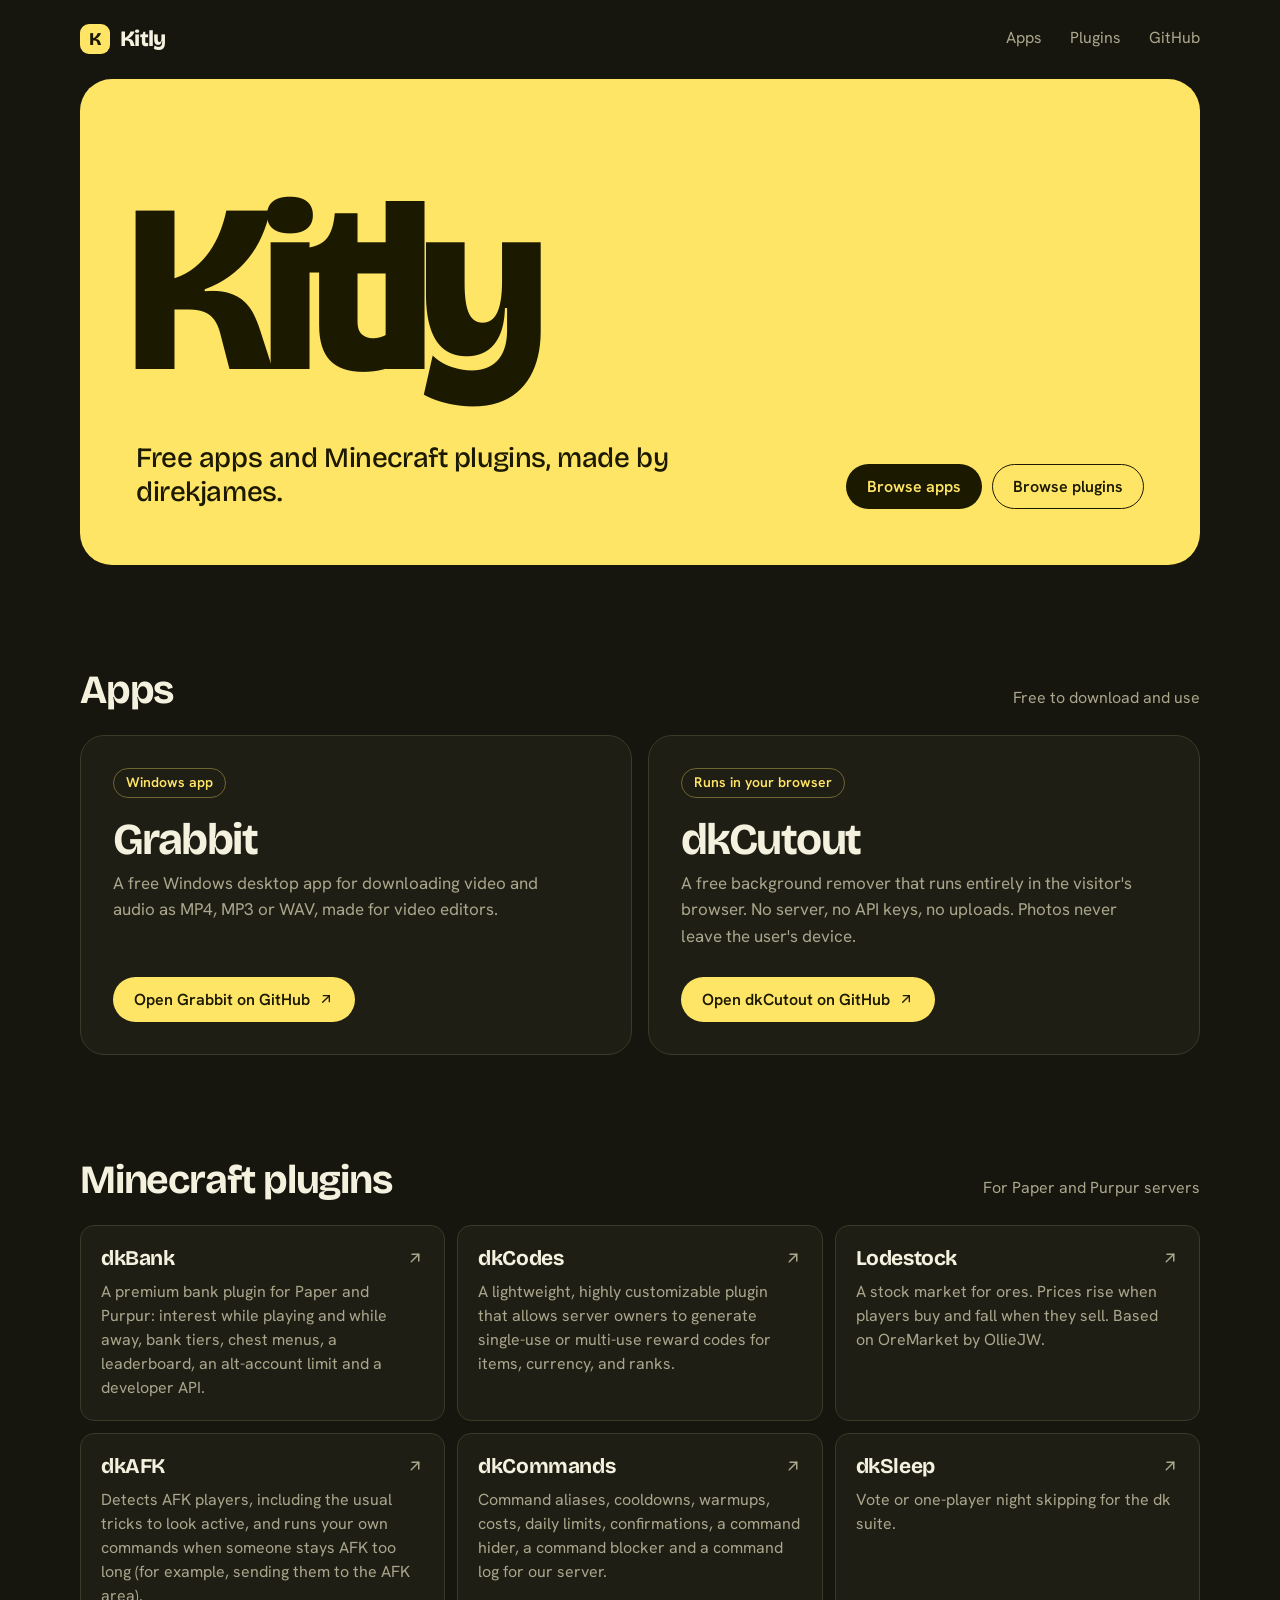
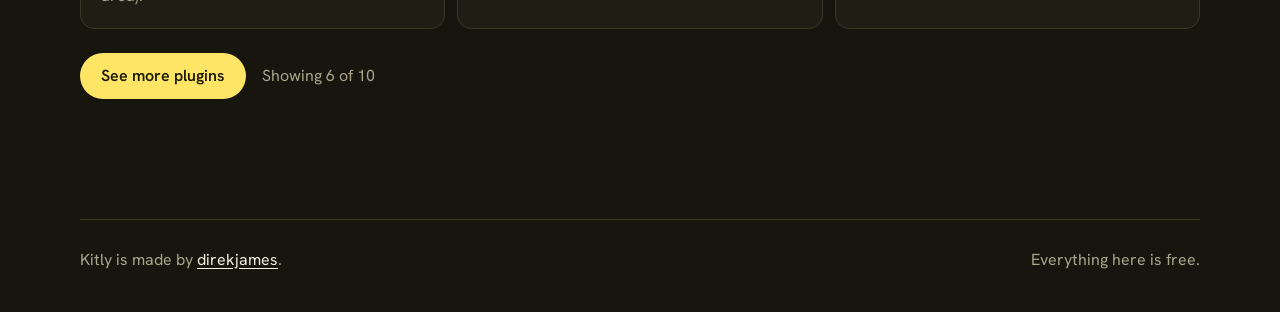
==== index.html @ 2ccc7958 "1.0.0" ====
<!doctype html>
<html lang="en">
<head>
  <meta charset="utf-8">
  <meta name="viewport" content="width=device-width, initial-scale=1">
  <title>Kitly: free apps and Minecraft plugins</title>
  <meta name="description" content="Kitly is a collection of free apps and Minecraft plugins made by direkjames.">
  <meta name="theme-color" content="#16150e">
  <meta property="og:title" content="Kitly">
  <meta property="og:description" content="Free apps and Minecraft plugins made by direkjames.">
  <meta property="og:type" content="website">
  <link rel="icon" href="data:image/svg+xml,%3Csvg xmlns='http://www.w3.org/2000/svg' viewBox='0 0 32 32'%3E%3Crect width='32' height='32' rx='9' fill='%23ffe566'/%3E%3Cpath d='M10 7v18M22 7l-10 10M15 14l8 11' fill='none' stroke='%231b1900' stroke-width='4' stroke-linecap='round' stroke-linejoin='round'/%3E%3C/svg%3E">
  <link rel="preconnect" href="https://fonts.googleapis.com">
  <link rel="preconnect" href="https://fonts.gstatic.com" crossorigin>
  <link href="https://fonts.googleapis.com/css2?family=Bricolage+Grotesque:opsz,wght@12..96,500;12..96,700;12..96,800&family=Hanken+Grotesk:wght@400;600&display=swap" rel="stylesheet">
  <link rel="stylesheet" href="assets/style.css">
</head>
<body>
  <a class="skip" href="#apps">Skip to the apps</a>

  <header class="wrap topbar">
    <a class="mark" href="./" aria-label="Kitly home">
      <span class="mark-tile" aria-hidden="true">K</span>Kitly
    </a>
    <nav class="nav" aria-label="Main">
      <a href="#apps">Apps</a>
      <a href="plugins.html">Plugins</a>
      <a href="https://github.com/direkjames" data-profile target="_blank" rel="noopener">GitHub</a>
    </nav>
  </header>

  <main class="wrap">
    <section class="hero">
      <h1 class="hero-word">Kitly</h1>
      <div class="hero-row">
        <p class="hero-text">Free apps and Minecraft plugins, made by direkjames.</p>
        <div class="hero-links">
          <a class="btn btn-ink" href="#apps">Browse apps</a>
          <a class="btn btn-ink-line" href="#plugins">Browse plugins</a>
        </div>
      </div>
    </section>

    <section class="section" id="apps" aria-labelledby="apps-title">
      <div class="section-head">
        <h2 class="section-title" id="apps-title">Apps</h2>
        <p class="section-note">Free to download and use</p>
      </div>
      <div class="apps" data-apps></div>
    </section>

    <section class="section" id="plugins" aria-labelledby="plugins-title">
      <div class="section-head">
        <h2 class="section-title" id="plugins-title">Minecraft plugins</h2>
        <p class="section-note">For Paper and Purpur servers</p>
      </div>
      <div class="plugins" data-plugins-home="6"></div>
      <div class="more" data-plugins-more>
        <a class="btn btn-accent" href="plugins.html">See more plugins</a>
        <p class="section-note" data-plugins-note></p>
      </div>
    </section>

    <noscript>
      <p class="noscript">Kitly needs JavaScript to list its apps and plugins. You can also find everything at <a href="https://github.com/direkjames">github.com/direkjames</a>.</p>
    </noscript>
  </main>

  <footer class="wrap">
    <div class="footer">
      <p>Kitly is made by <a href="https://github.com/direkjames" data-profile target="_blank" rel="noopener">direkjames</a>.</p>
      <p>Everything here is free.</p>
    </div>
  </footer>

  <script src="assets/data.js"></script>
  <script src="assets/site.js"></script>
</body>
</html>
---- assets/style.css ----
:root {
  --bg: #16150e;
  --surface: #1f1e15;
  --surface-hi: #2a281b;
  --line: #3b3927;
  --text: #f4f1de;
  --muted: #aaa68c;
  --accent: #ffe566;
  --accent-ink: #1b1900;

  --font-display: "Bricolage Grotesque", "Segoe UI", system-ui, sans-serif;
  --font-body: "Hanken Grotesk", "Segoe UI", system-ui, -apple-system, sans-serif;

  --wrap: 1120px;
  --gutter: clamp(16px, 4vw, 40px);
  color-scheme: dark;
}

* { box-sizing: border-box; }

html { -webkit-text-size-adjust: 100%; scroll-behavior: smooth; }

body {
  margin: 0;
  background: var(--bg);
  color: var(--text);
  font-family: var(--font-body);
  font-size: 1.0625rem;
  line-height: 1.55;
  -webkit-font-smoothing: antialiased;
}

a { color: inherit; }

:focus-visible {
  outline: 2px solid var(--accent);
  outline-offset: 3px;
  border-radius: 6px;
}

.wrap {
  width: 100%;
  max-width: calc(var(--wrap) + var(--gutter) * 2);
  margin: 0 auto;
  padding: 0 var(--gutter);
}

.skip {
  position: absolute;
  left: -9999px;
}
.skip:focus {
  left: var(--gutter);
  top: 12px;
  z-index: 10;
  background: var(--accent);
  color: var(--accent-ink);
  padding: 8px 14px;
  border-radius: 8px;
}

/* Top bar */

.topbar {
  display: flex;
  align-items: center;
  justify-content: space-between;
  gap: 16px;
  padding-top: 20px;
  padding-bottom: 20px;
}

.mark {
  display: inline-flex;
  align-items: center;
  gap: 10px;
  font-family: var(--font-display);
  font-weight: 800;
  font-size: 1.375rem;
  letter-spacing: -0.03em;
  text-decoration: none;
}
.mark-tile {
  display: grid;
  place-items: center;
  width: 30px;
  height: 30px;
  border-radius: 9px;
  background: var(--accent);
  color: var(--accent-ink);
  font-size: 1.125rem;
  line-height: 1;
}

.nav {
  display: flex;
  gap: clamp(14px, 3vw, 28px);
  font-size: 1rem;
}
.nav a {
  text-decoration: none;
  color: var(--muted);
  padding: 6px 0;
  border-bottom: 2px solid transparent;
}
.nav a:hover { color: var(--text); }
.nav a[aria-current="page"] {
  color: var(--text);
  border-bottom-color: var(--accent);
}

/* Hero: the one loud thing on the site */

.hero {
  background: var(--accent);
  color: var(--accent-ink);
  border-radius: clamp(20px, 3vw, 32px);
  padding: clamp(24px, 5vw, 56px);
  padding-top: clamp(40px, 9vw, 120px);
}
.hero :focus-visible { outline-color: var(--accent-ink); }

.hero-word {
  margin: 0;
  font-family: var(--font-display);
  font-weight: 800;
  font-size: clamp(5rem, 22vw, 15rem);
  line-height: 0.8;
  letter-spacing: -0.06em;
  margin-left: -0.04em;
}

.hero-row {
  display: flex;
  flex-wrap: wrap;
  align-items: flex-end;
  justify-content: space-between;
  gap: 24px;
  margin-top: clamp(28px, 5vw, 56px);
}

.hero-text {
  margin: 0;
  max-width: 30ch;
  font-family: var(--font-display);
  font-weight: 500;
  font-size: clamp(1.25rem, 2.6vw, 1.75rem);
  line-height: 1.2;
  letter-spacing: -0.015em;
}

.hero-links {
  display: flex;
  flex-wrap: wrap;
  gap: 10px;
}

/* Buttons */

.btn {
  display: inline-flex;
  align-items: center;
  gap: 8px;
  padding: 12px 20px;
  border-radius: 999px;
  border: 1.5px solid transparent;
  font: inherit;
  font-weight: 600;
  font-size: 1rem;
  line-height: 1.2;
  text-decoration: none;
  cursor: pointer;
  transition: background-color 0.15s, color 0.15s, border-color 0.15s;
}
.btn svg { width: 16px; height: 16px; flex: none; }

.btn-ink { background: var(--accent-ink); color: var(--accent); }
.btn-ink:hover { background: #33300a; }

.btn-ink-line { border-color: var(--accent-ink); color: var(--accent-ink); }
.btn-ink-line:hover { background: var(--accent-ink); color: var(--accent); }

.btn-accent { background: var(--accent); color: var(--accent-ink); }
.btn-accent:hover { background: #fff0a3; }

.btn-line { border-color: var(--line); color: var(--text); background: transparent; }
.btn-line:hover { border-color: var(--accent); color: var(--accent); }

/* Sections */

.section { padding-top: clamp(56px, 9vw, 104px); }

.section-head {
  display: flex;
  align-items: baseline;
  justify-content: space-between;
  gap: 16px;
  margin-bottom: 24px;
}

.section-title {
  margin: 0;
  font-family: var(--font-display);
  font-weight: 700;
  font-size: clamp(1.75rem, 4vw, 2.5rem);
  line-height: 1.05;
  letter-spacing: -0.03em;
}

.section-note {
  margin: 0;
  color: var(--muted);
  font-size: 1rem;
}

/* App cards: large, two up */

.apps {
  display: grid;
  grid-template-columns: repeat(auto-fit, minmax(min(100%, 340px), 1fr));
  gap: 16px;
}

.app {
  display: flex;
  flex-direction: column;
  align-items: flex-start;
  background: var(--surface);
  border: 1px solid var(--line);
  border-radius: 24px;
  padding: clamp(22px, 3vw, 32px);
}

.app-kind {
  font-size: 0.875rem;
  font-weight: 600;
  color: var(--accent);
  border: 1px solid rgba(255, 229, 102, 0.35);
  border-radius: 999px;
  padding: 3px 12px;
}

.app-name {
  margin: 20px 0 8px;
  font-family: var(--font-display);
  font-weight: 700;
  font-size: clamp(2rem, 4.5vw, 2.75rem);
  line-height: 1;
  letter-spacing: -0.035em;
}

.app-desc {
  margin: 0 0 28px;
  color: var(--muted);
  max-width: 46ch;
}

.app .btn { margin-top: auto; }

/* Plugin cards: compact, the whole card is the link */

.plugins {
  display: grid;
  grid-template-columns: repeat(auto-fill, minmax(min(100%, 300px), 1fr));
  gap: 12px;
}

.plugin {
  display: flex;
  flex-direction: column;
  background: var(--surface);
  border: 1px solid var(--line);
  border-radius: 14px;
  padding: 20px;
  text-decoration: none;
  transition: border-color 0.15s, background-color 0.15s;
}
.plugin:hover {
  border-color: var(--accent);
  background: var(--surface-hi);
}

.plugin-top {
  display: flex;
  align-items: center;
  justify-content: space-between;
  gap: 12px;
}

.plugin-name {
  margin: 0;
  font-family: var(--font-display);
  font-weight: 700;
  font-size: 1.3125rem;
  line-height: 1.15;
  letter-spacing: -0.02em;
}

.plugin-top svg {
  width: 18px;
  height: 18px;
  flex: none;
  color: var(--muted);
  transition: color 0.15s;
}
.plugin:hover .plugin-top svg { color: var(--accent); }

.plugin-desc {
  margin: 10px 0 0;
  color: var(--muted);
  font-size: 1rem;
  line-height: 1.5;
}

.more {
  display: flex;
  flex-wrap: wrap;
  align-items: center;
  gap: 16px;
  margin-top: 24px;
}

/* Plugins page */

.page-head { padding-top: clamp(32px, 6vw, 72px); }

.page-title {
  margin: 0;
  font-family: var(--font-display);
  font-weight: 800;
  font-size: clamp(2.5rem, 8vw, 5rem);
  line-height: 0.95;
  letter-spacing: -0.045em;
}

.page-lede {
  margin: 16px 0 0;
  color: var(--muted);
  max-width: 52ch;
}

.search {
  display: flex;
  flex-wrap: wrap;
  align-items: center;
  gap: 12px 20px;
  margin: clamp(28px, 4vw, 40px) 0 20px;
}

.search-field {
  position: relative;
  flex: 1 1 280px;
  max-width: 460px;
}
.search-field svg {
  position: absolute;
  left: 16px;
  top: 50%;
  width: 18px;
  height: 18px;
  transform: translateY(-50%);
  color: var(--muted);
  pointer-events: none;
}
.search-field input {
  width: 100%;
  padding: 13px 16px 13px 44px;
  background: var(--surface);
  color: var(--text);
  border: 1.5px solid var(--line);
  border-radius: 999px;
  font: inherit;
}
.search-field input::placeholder { color: var(--muted); }
.search-field input:focus {
  outline: none;
  border-color: var(--accent);
}

.count { margin: 0; color: var(--muted); font-size: 1rem; }

.empty {
  border: 1px dashed var(--line);
  border-radius: 14px;
  padding: 32px 24px;
  color: var(--muted);
}
.empty p { margin: 0 0 16px; }
.empty strong { color: var(--text); font-weight: 600; }

/* Footer */

.footer {
  margin-top: clamp(64px, 10vw, 120px);
  border-top: 1px solid var(--line);
  padding-top: 28px;
  padding-bottom: 40px;
  display: flex;
  flex-wrap: wrap;
  justify-content: space-between;
  gap: 12px 24px;
  color: var(--muted);
  font-size: 1rem;
}
.footer p { margin: 0; }
.footer a { color: var(--text); text-underline-offset: 3px; }
.footer a:hover { color: var(--accent); }

.noscript {
  border: 1px solid var(--line);
  border-radius: 14px;
  padding: 20px;
  color: var(--muted);
}

@media (max-width: 520px) {
  .section-head { flex-direction: column; align-items: flex-start; gap: 4px; }
  .hero-links .btn { flex: 1 1 auto; justify-content: center; }
}

@media (prefers-reduced-motion: reduce) {
  html { scroll-behavior: auto; }
  * { transition: none !important; }
}
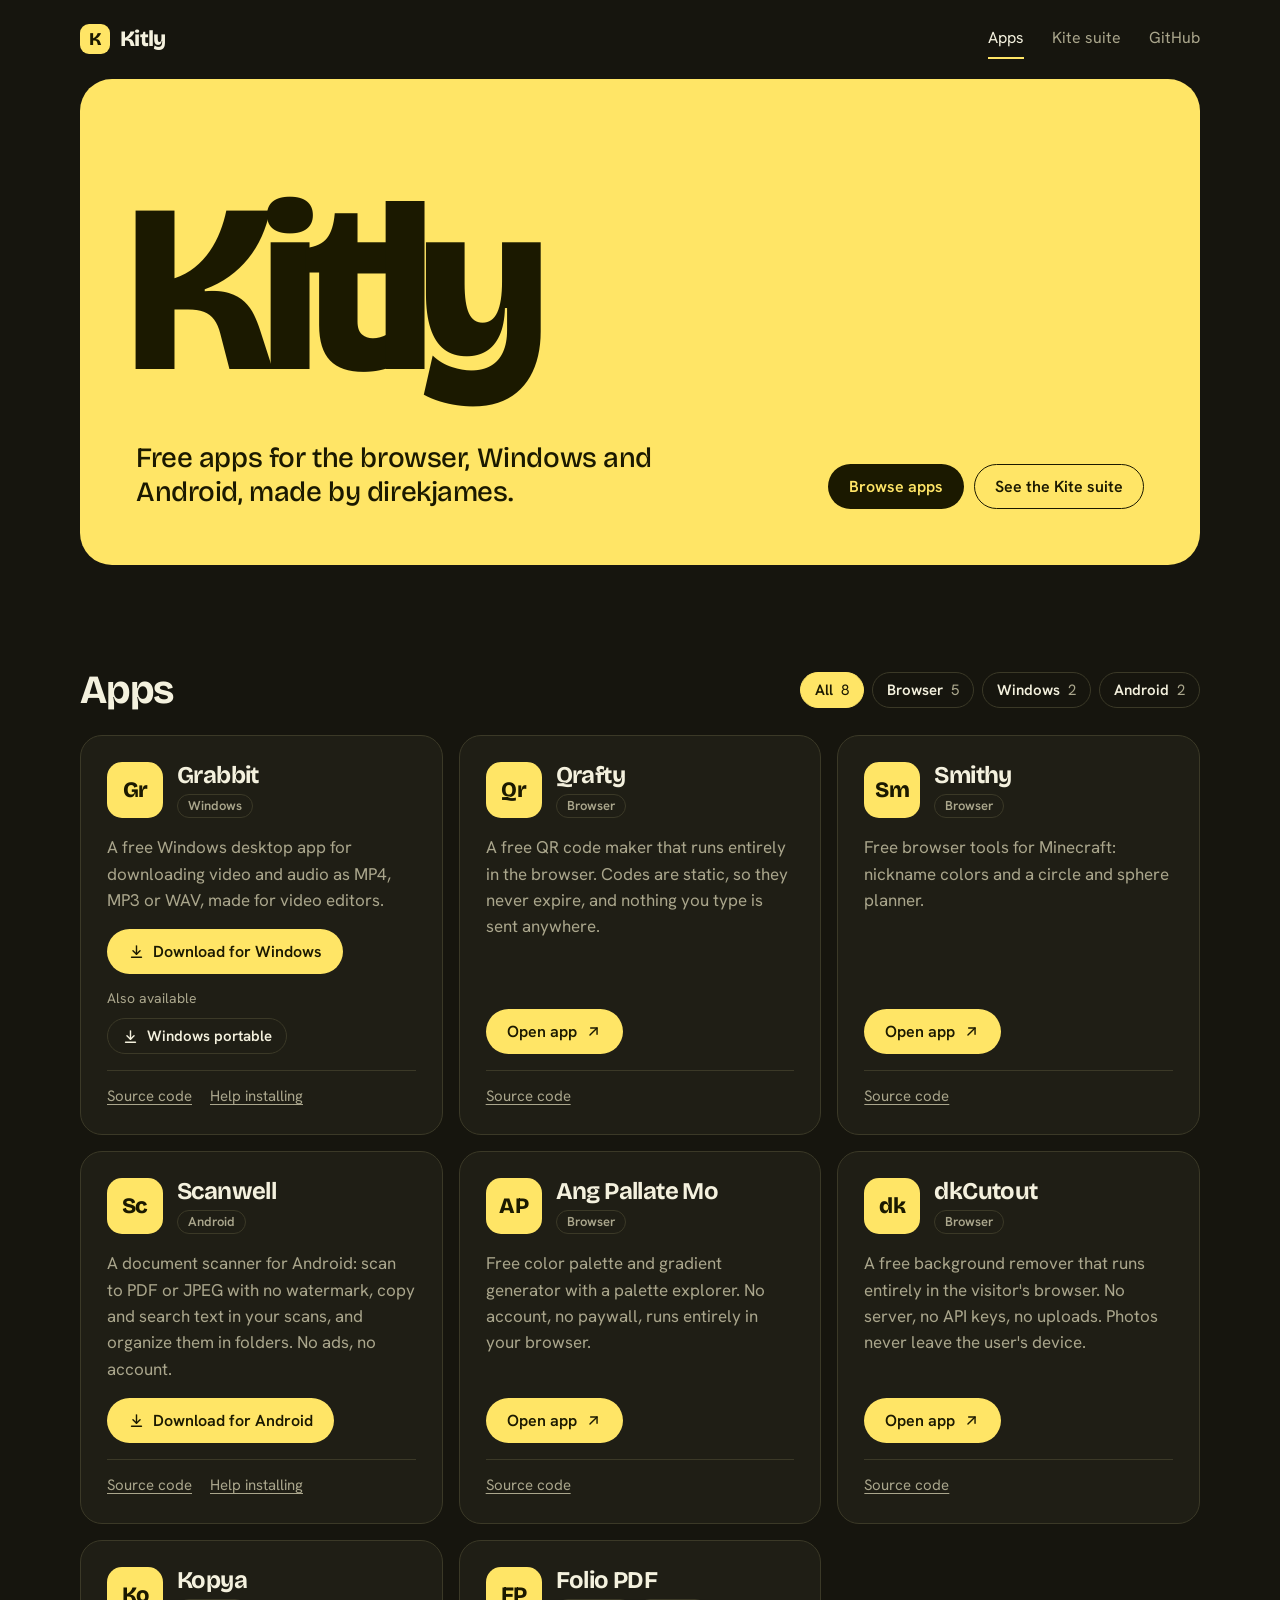
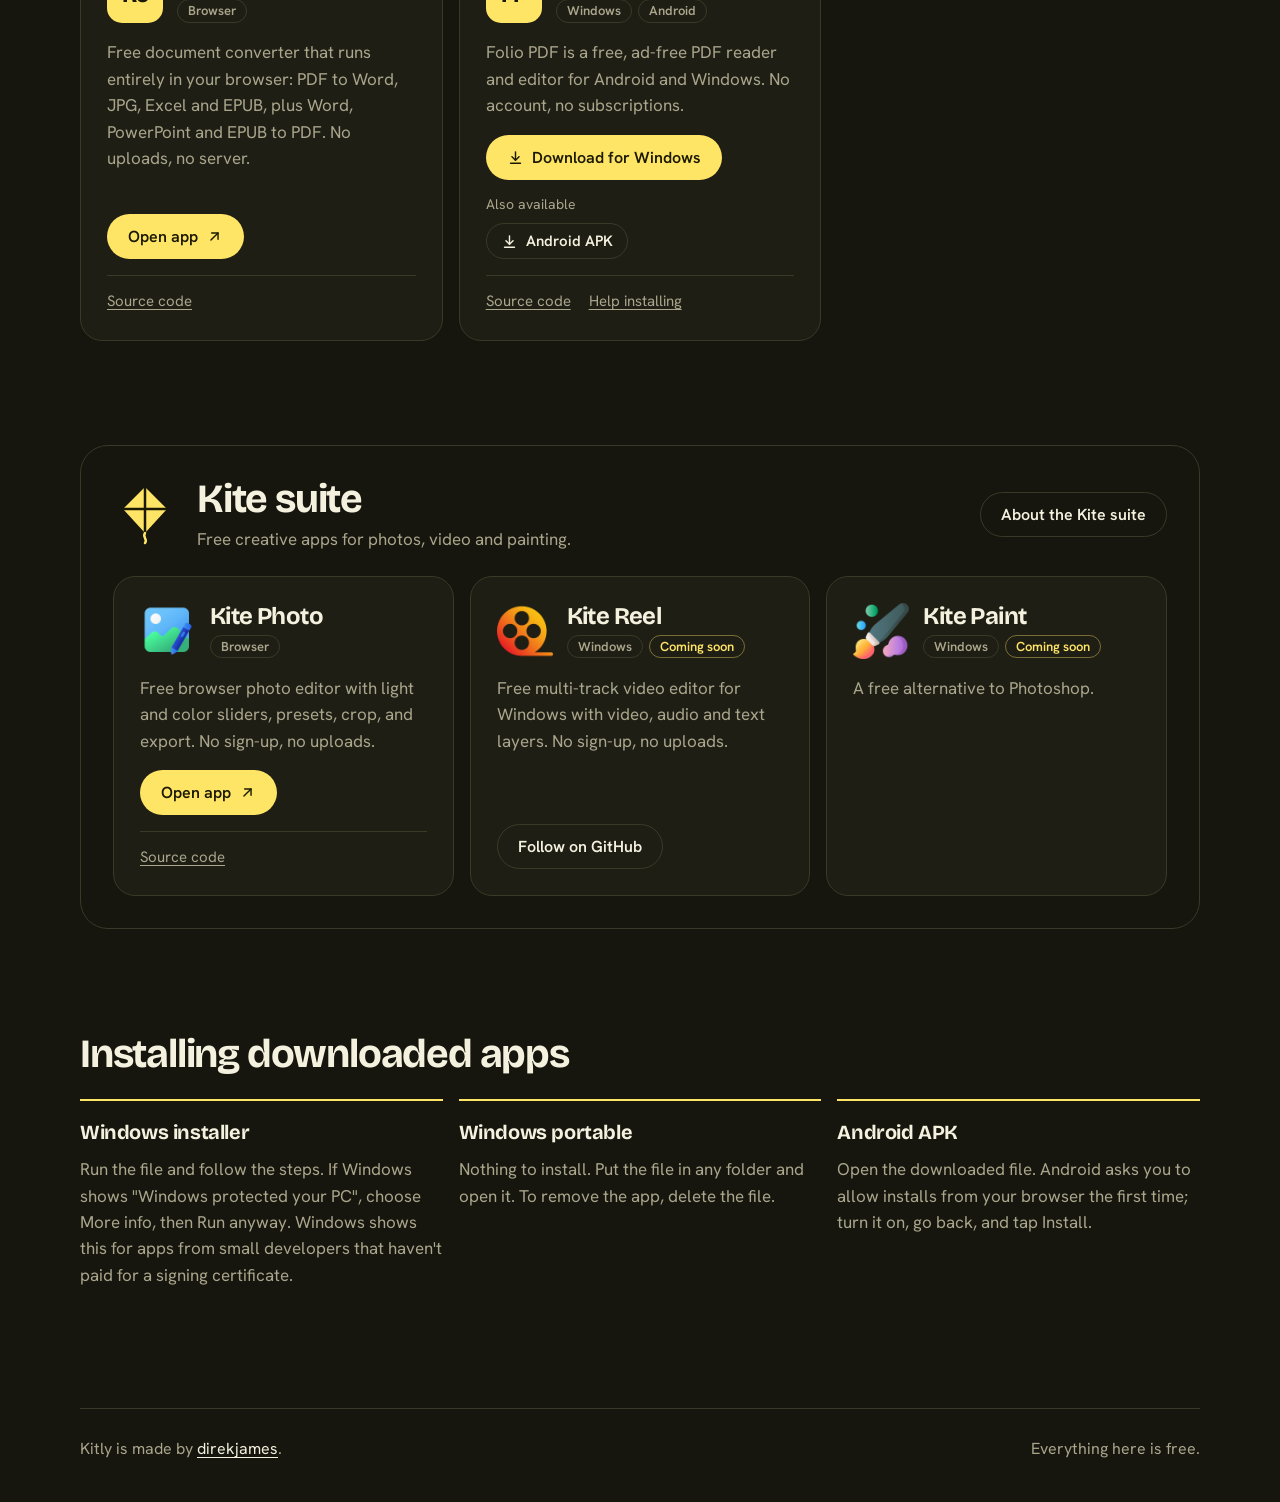
==== commit 32a36593: "Add files via upload" ====
--- a/index.html
+++ b/index.html
@@ -3,11 +3,11 @@
 <head>
   <meta charset="utf-8">
   <meta name="viewport" content="width=device-width, initial-scale=1">
-  <title>Kitly: free apps and Minecraft plugins</title>
-  <meta name="description" content="Kitly is a collection of free apps and Minecraft plugins made by direkjames.">
+  <title>Kitly: free apps by direkjames</title>
+  <meta name="description" content="Free apps for the browser, Windows and Android, made by direkjames.">
   <meta name="theme-color" content="#16150e">
-  <meta property="og:title" content="Kitly">
-  <meta property="og:description" content="Free apps and Minecraft plugins made by direkjames.">
+  <meta property="og:title" content="Kitly: free apps by direkjames">
+  <meta property="og:description" content="Free apps for the browser, Windows and Android, made by direkjames.">
   <meta property="og:type" content="website">
   <link rel="icon" href="data:image/svg+xml,%3Csvg xmlns='http://www.w3.org/2000/svg' viewBox='0 0 32 32'%3E%3Crect width='32' height='32' rx='9' fill='%23ffe566'/%3E%3Cpath d='M10 7v18M22 7l-10 10M15 14l8 11' fill='none' stroke='%231b1900' stroke-width='4' stroke-linecap='round' stroke-linejoin='round'/%3E%3C/svg%3E">
   <link rel="preconnect" href="https://fonts.googleapis.com">
@@ -15,28 +15,28 @@
   <link href="https://fonts.googleapis.com/css2?family=Bricolage+Grotesque:opsz,wght@12..96,500;12..96,700;12..96,800&family=Hanken+Grotesk:wght@400;600&display=swap" rel="stylesheet">
   <link rel="stylesheet" href="assets/style.css">
 </head>
-<body>
-  <a class="skip" href="#apps">Skip to the apps</a>
+<body data-home="">
+  <a class="skip" href="#main">Skip to the apps</a>
 
   <header class="wrap topbar">
     <a class="mark" href="./" aria-label="Kitly home">
       <span class="mark-tile" aria-hidden="true">K</span>Kitly
     </a>
     <nav class="nav" aria-label="Main">
-      <a href="#apps">Apps</a>
-      <a href="plugins.html">Plugins</a>
-      <a href="https://github.com/direkjames" data-profile target="_blank" rel="noopener">GitHub</a>
+      <a href="index.html#apps" aria-current="page">Apps</a>
+      <a href="kite.html">Kite suite</a>
+      <a href="https://github.com/direkjames" data-profile rel="noopener">GitHub</a>
     </nav>
   </header>
 
-  <main class="wrap">
+  <main class="wrap" id="main">
     <section class="hero">
       <h1 class="hero-word">Kitly</h1>
       <div class="hero-row">
-        <p class="hero-text">Free apps and Minecraft plugins, made by direkjames.</p>
+        <p class="hero-text" data-tagline>Free apps for the browser, Windows and Android, made by direkjames.</p>
         <div class="hero-links">
           <a class="btn btn-ink" href="#apps">Browse apps</a>
-          <a class="btn btn-ink-line" href="#plugins">Browse plugins</a>
+          <a class="btn btn-ink-line" href="#kite">See the Kite suite</a>
         </div>
       </div>
     </section>
@@ -44,31 +44,51 @@
     <section class="section" id="apps" aria-labelledby="apps-title">
       <div class="section-head">
         <h2 class="section-title" id="apps-title">Apps</h2>
-        <p class="section-note">Free to download and use</p>
+        <div class="chips" data-filter role="group" aria-label="Show apps for"></div>
       </div>
       <div class="apps" data-apps></div>
     </section>
 
-    <section class="section" id="plugins" aria-labelledby="plugins-title">
-      <div class="section-head">
-        <h2 class="section-title" id="plugins-title">Minecraft plugins</h2>
-        <p class="section-note">For Paper and Purpur servers</p>
-      </div>
-      <div class="plugins" data-plugins-home="6"></div>
-      <div class="more" data-plugins-more>
-        <a class="btn btn-accent" href="plugins.html">See more plugins</a>
-        <p class="section-note" data-plugins-note></p>
+    <section class="section" id="kite" aria-labelledby="kite-title">
+      <div class="suite">
+        <div class="suite-head">
+          <svg class="kite-mark" viewBox="0 0 64 64" aria-hidden="true"><path d="M32 4 54 26 32 50 10 26Z" fill="currentColor"/><path d="M32 4v46M10 26h44" stroke="#1b1900" stroke-width="2.5"/><path d="M32 50c-3 4 3 6 0 10" fill="none" stroke="currentColor" stroke-width="2.5" stroke-linecap="round"/></svg>
+          <div>
+            <h2 class="section-title" id="kite-title" data-suite-text="kite.name">Kite suite</h2>
+            <p class="suite-line" data-suite-text="kite.line"></p>
+          </div>
+          <a class="btn btn-line suite-more" href="kite.html">About the Kite suite</a>
+        </div>
+        <div class="apps apps-suite" data-suite="kite"></div>
       </div>
     </section>
 
-    <noscript>
-      <p class="noscript">Kitly needs JavaScript to list its apps and plugins. You can also find everything at <a href="https://github.com/direkjames">github.com/direkjames</a>.</p>
-    </noscript>
+    <section class="section" id="install" aria-labelledby="install-title">
+      <div class="section-head">
+        <h2 class="section-title" id="install-title">Installing downloaded apps</h2>
+      </div>
+      <div class="help">
+        <div class="help-item">
+          <h3 class="help-name">Windows installer</h3>
+          <p>Run the file and follow the steps. If Windows shows "Windows protected your PC", choose More info, then Run anyway. Windows shows this for apps from small developers that haven't paid for a signing certificate.</p>
+        </div>
+        <div class="help-item">
+          <h3 class="help-name">Windows portable</h3>
+          <p>Nothing to install. Put the file in any folder and open it. To remove the app, delete the file.</p>
+        </div>
+        <div class="help-item">
+          <h3 class="help-name">Android APK</h3>
+          <p>Open the downloaded file. Android asks you to allow installs from your browser the first time; turn it on, go back, and tap Install.</p>
+        </div>
+      </div>
+    </section>
+
+    <noscript><p class="noscript">Kitly needs JavaScript to list its apps. You can also find everything at <a href="https://github.com/direkjames">github.com/direkjames</a>.</p></noscript>
   </main>
 
   <footer class="wrap">
     <div class="footer">
-      <p>Kitly is made by <a href="https://github.com/direkjames" data-profile target="_blank" rel="noopener">direkjames</a>.</p>
+      <p>Kitly is made by <a href="https://github.com/direkjames" data-profile rel="noopener">direkjames</a>.</p>
       <p>Everything here is free.</p>
     </div>
   </footer>
--- a/assets/style.css
+++ b/assets/style.css
@@ -32,6 +32,8 @@
 
 a { color: inherit; }
 
+[hidden] { display: none !important; }
+
 :focus-visible {
   outline: 2px solid var(--accent);
   outline-offset: 3px;
@@ -45,10 +47,7 @@
   padding: 0 var(--gutter);
 }
 
-.skip {
-  position: absolute;
-  left: -9999px;
-}
+.skip { position: absolute; left: -9999px; }
 .skip:focus {
   left: var(--gutter);
   top: 12px;
@@ -109,7 +108,7 @@
   border-bottom-color: var(--accent);
 }
 
-/* Hero: the one loud thing on the site */
+/* Hero: the one loud thing on the home page */
 
 .hero {
   background: var(--accent);
@@ -122,12 +121,12 @@
 
 .hero-word {
   margin: 0;
+  margin-left: -0.04em;
   font-family: var(--font-display);
   font-weight: 800;
   font-size: clamp(5rem, 22vw, 15rem);
   line-height: 0.8;
   letter-spacing: -0.06em;
-  margin-left: -0.04em;
 }
 
 .hero-row {
@@ -149,21 +148,19 @@
   letter-spacing: -0.015em;
 }
 
-.hero-links {
-  display: flex;
-  flex-wrap: wrap;
-  gap: 10px;
-}
+.hero-links { display: flex; flex-wrap: wrap; gap: 10px; }
 
 /* Buttons */
 
 .btn {
   display: inline-flex;
   align-items: center;
+  justify-content: center;
   gap: 8px;
   padding: 12px 20px;
   border-radius: 999px;
   border: 1.5px solid transparent;
+  background: transparent;
   font: inherit;
   font-weight: 600;
   font-size: 1rem;
@@ -172,7 +169,9 @@
   cursor: pointer;
   transition: background-color 0.15s, color 0.15s, border-color 0.15s;
 }
-.btn svg { width: 16px; height: 16px; flex: none; }
+.btn svg { width: 17px; height: 17px; flex: none; }
+.btn-small { padding: 8px 14px; font-size: 0.9375rem; }
+.btn-note { font-weight: 400; color: var(--muted); }
 
 .btn-ink { background: var(--accent-ink); color: var(--accent); }
 .btn-ink:hover { background: #33300a; }
@@ -183,8 +182,9 @@
 .btn-accent { background: var(--accent); color: var(--accent-ink); }
 .btn-accent:hover { background: #fff0a3; }
 
-.btn-line { border-color: var(--line); color: var(--text); background: transparent; }
+.btn-line { border-color: var(--line); color: var(--text); }
 .btn-line:hover { border-color: var(--accent); color: var(--accent); }
+.btn-line:hover .btn-note { color: inherit; }
 
 /* Sections */
 
@@ -192,9 +192,10 @@
 
 .section-head {
   display: flex;
-  align-items: baseline;
+  flex-wrap: wrap;
+  align-items: center;
   justify-content: space-between;
-  gap: 16px;
+  gap: 14px 20px;
   margin-bottom: 24px;
 }
 
@@ -207,186 +208,224 @@
   letter-spacing: -0.03em;
 }
 
-.section-note {
-  margin: 0;
-  color: var(--muted);
-  font-size: 1rem;
-}
-
-/* App cards: large, two up */
+/* Platform filter */
+
+.chips { display: flex; flex-wrap: wrap; gap: 8px; }
+.chip {
+  display: inline-flex;
+  align-items: center;
+  gap: 8px;
+  padding: 8px 14px;
+  border-radius: 999px;
+  border: 1.5px solid var(--line);
+  background: transparent;
+  color: var(--text);
+  font: inherit;
+  font-weight: 600;
+  font-size: 0.9375rem;
+  line-height: 1.2;
+  cursor: pointer;
+  transition: background-color 0.15s, color 0.15s, border-color 0.15s;
+}
+.chip:hover { border-color: var(--accent); }
+.chip-count { color: var(--muted); font-weight: 400; }
+.chip[aria-pressed="true"] {
+  background: var(--accent);
+  border-color: var(--accent);
+  color: var(--accent-ink);
+}
+.chip[aria-pressed="true"] .chip-count { color: var(--accent-ink); }
+
+/* App cards */
 
 .apps {
   display: grid;
-  grid-template-columns: repeat(auto-fit, minmax(min(100%, 340px), 1fr));
+  grid-template-columns: repeat(auto-fill, minmax(min(100%, 330px), 1fr));
   gap: 16px;
 }
 
 .app {
   display: flex;
   flex-direction: column;
-  align-items: flex-start;
+  gap: 16px;
   background: var(--surface);
   border: 1px solid var(--line);
-  border-radius: 24px;
-  padding: clamp(22px, 3vw, 32px);
-}
-
-.app-kind {
+  border-radius: 22px;
+  padding: clamp(20px, 2.6vw, 26px);
+  min-width: 0;
+}
+
+.app-top {
+  display: flex;
+  align-items: center;
+  gap: 14px;
+}
+.app-icon {
+  flex: none;
+  display: grid;
+  place-items: center;
+  width: 56px;
+  height: 56px;
+  border-radius: 15px;
+  background: var(--accent);
+  color: var(--accent-ink);
+  font-family: var(--font-display);
+  font-weight: 800;
+  font-size: 1.375rem;
+  letter-spacing: -0.03em;
+  object-fit: cover;
+}
+.app-titles { min-width: 0; }
+.app-name {
+  margin: 0 0 6px;
+  font-family: var(--font-display);
+  font-weight: 700;
+  font-size: 1.5rem;
+  line-height: 1.05;
+  letter-spacing: -0.025em;
+}
+.app-tags {
+  margin: 0;
+  padding: 0;
+  list-style: none;
+  display: flex;
+  flex-wrap: wrap;
+  gap: 6px;
+}
+.app-tags li {
+  font-size: 0.8125rem;
+  font-weight: 600;
+  line-height: 1.2;
+  color: var(--muted);
+  border: 1px solid var(--line);
+  border-radius: 999px;
+  padding: 3px 10px;
+}
+.app-tags li.is-soon { color: var(--accent); border-color: rgba(255, 229, 102, 0.4); }
+
+.app-desc { margin: 0; color: var(--muted); }
+
+.app-actions {
+  display: grid;
+  gap: 14px;
+  margin-top: auto;
+  justify-items: start;
+}
+.app-downloads { display: grid; gap: 14px; width: 100%; }
+.app-main {
+  display: flex;
+  flex-wrap: wrap;
+  align-items: center;
+  gap: 8px 14px;
+}
+.app-meta { margin: 0; color: var(--muted); font-size: 0.9375rem; }
+
+.app-more {
+  display: flex;
+  flex-wrap: wrap;
+  align-items: center;
+  gap: 8px;
+}
+.app-more-label {
+  width: 100%;
+  color: var(--muted);
   font-size: 0.875rem;
-  font-weight: 600;
+}
+
+.app-foot {
+  display: flex;
+  flex-wrap: wrap;
+  gap: 6px 18px;
+  padding-top: 14px;
+  border-top: 1px solid var(--line);
+  font-size: 0.9375rem;
+}
+.app-link {
+  color: var(--muted);
+  text-underline-offset: 3px;
+}
+.app-link:hover { color: var(--accent); }
+
+/* Kite suite */
+
+.kite-mark { width: 64px; height: 64px; color: var(--accent); flex: none; }
+
+.suite {
+  border: 1px solid var(--line);
+  border-radius: 28px;
+  padding: clamp(18px, 3vw, 32px);
+  background: var(--bg);
+}
+.suite-head {
+  display: flex;
+  flex-wrap: wrap;
+  align-items: center;
+  gap: 16px 20px;
+  margin-bottom: 24px;
+}
+.suite-head > div { flex: 1 1 260px; }
+.suite-line { margin: 6px 0 0; color: var(--muted); }
+.apps-suite .app { background: var(--surface); }
+img.app-icon,
+.apps-suite img.app-icon {
+  background: none;
+  border: 0;
+  border-radius: 0;
+  object-fit: contain;
+}
+.apps-suite .app-icon {
+  background: var(--accent-ink);
   color: var(--accent);
-  border: 1px solid rgba(255, 229, 102, 0.35);
-  border-radius: 999px;
-  padding: 3px 12px;
-}
-
-.app-name {
-  margin: 20px 0 8px;
+  border: 1.5px solid var(--accent);
+}
+
+.kite-hero {
+  display: flex;
+  flex-wrap: wrap;
+  align-items: center;
+  gap: 20px 32px;
+  padding: clamp(32px, 7vw, 88px) 0 0;
+}
+.kite-hero .kite-mark { width: clamp(88px, 14vw, 150px); height: auto; }
+.kite-hero > div { flex: 1 1 320px; }
+.kite-title {
+  margin: 0;
+  font-family: var(--font-display);
+  font-weight: 800;
+  font-size: clamp(3.5rem, 12vw, 8rem);
+  line-height: 0.9;
+  letter-spacing: -0.05em;
+}
+.kite-intro {
+  margin: 18px 0 0;
+  max-width: 52ch;
+  color: var(--muted);
+  font-size: clamp(1.0625rem, 1.6vw, 1.25rem);
+}
+
+.notfound { padding: clamp(48px, 10vw, 120px) 0 0; }
+.notfound .kite-title { font-size: clamp(2.75rem, 8vw, 5rem); }
+.notfound .btn { margin-top: 28px; }
+
+/* Install help */
+
+.help {
+  display: grid;
+  grid-template-columns: repeat(auto-fit, minmax(min(100%, 280px), 1fr));
+  gap: 16px;
+}
+.help-item {
+  border-top: 2px solid var(--accent);
+  padding-top: 16px;
+}
+.help-name {
+  margin: 0 0 8px;
   font-family: var(--font-display);
   font-weight: 700;
-  font-size: clamp(2rem, 4.5vw, 2.75rem);
-  line-height: 1;
-  letter-spacing: -0.035em;
-}
-
-.app-desc {
-  margin: 0 0 28px;
-  color: var(--muted);
-  max-width: 46ch;
-}
-
-.app .btn { margin-top: auto; }
-
-/* Plugin cards: compact, the whole card is the link */
-
-.plugins {
-  display: grid;
-  grid-template-columns: repeat(auto-fill, minmax(min(100%, 300px), 1fr));
-  gap: 12px;
-}
-
-.plugin {
-  display: flex;
-  flex-direction: column;
-  background: var(--surface);
-  border: 1px solid var(--line);
-  border-radius: 14px;
-  padding: 20px;
-  text-decoration: none;
-  transition: border-color 0.15s, background-color 0.15s;
-}
-.plugin:hover {
-  border-color: var(--accent);
-  background: var(--surface-hi);
-}
-
-.plugin-top {
-  display: flex;
-  align-items: center;
-  justify-content: space-between;
-  gap: 12px;
-}
-
-.plugin-name {
-  margin: 0;
-  font-family: var(--font-display);
-  font-weight: 700;
-  font-size: 1.3125rem;
-  line-height: 1.15;
+  font-size: 1.25rem;
   letter-spacing: -0.02em;
 }
-
-.plugin-top svg {
-  width: 18px;
-  height: 18px;
-  flex: none;
-  color: var(--muted);
-  transition: color 0.15s;
-}
-.plugin:hover .plugin-top svg { color: var(--accent); }
-
-.plugin-desc {
-  margin: 10px 0 0;
-  color: var(--muted);
-  font-size: 1rem;
-  line-height: 1.5;
-}
-
-.more {
-  display: flex;
-  flex-wrap: wrap;
-  align-items: center;
-  gap: 16px;
-  margin-top: 24px;
-}
-
-/* Plugins page */
-
-.page-head { padding-top: clamp(32px, 6vw, 72px); }
-
-.page-title {
-  margin: 0;
-  font-family: var(--font-display);
-  font-weight: 800;
-  font-size: clamp(2.5rem, 8vw, 5rem);
-  line-height: 0.95;
-  letter-spacing: -0.045em;
-}
-
-.page-lede {
-  margin: 16px 0 0;
-  color: var(--muted);
-  max-width: 52ch;
-}
-
-.search {
-  display: flex;
-  flex-wrap: wrap;
-  align-items: center;
-  gap: 12px 20px;
-  margin: clamp(28px, 4vw, 40px) 0 20px;
-}
-
-.search-field {
-  position: relative;
-  flex: 1 1 280px;
-  max-width: 460px;
-}
-.search-field svg {
-  position: absolute;
-  left: 16px;
-  top: 50%;
-  width: 18px;
-  height: 18px;
-  transform: translateY(-50%);
-  color: var(--muted);
-  pointer-events: none;
-}
-.search-field input {
-  width: 100%;
-  padding: 13px 16px 13px 44px;
-  background: var(--surface);
-  color: var(--text);
-  border: 1.5px solid var(--line);
-  border-radius: 999px;
-  font: inherit;
-}
-.search-field input::placeholder { color: var(--muted); }
-.search-field input:focus {
-  outline: none;
-  border-color: var(--accent);
-}
-
-.count { margin: 0; color: var(--muted); font-size: 1rem; }
-
-.empty {
-  border: 1px dashed var(--line);
-  border-radius: 14px;
-  padding: 32px 24px;
-  color: var(--muted);
-}
-.empty p { margin: 0 0 16px; }
-.empty strong { color: var(--text); font-weight: 600; }
+.help-item p { margin: 0; color: var(--muted); }
 
 /* Footer */
 
@@ -414,8 +453,8 @@
 }
 
 @media (max-width: 520px) {
-  .section-head { flex-direction: column; align-items: flex-start; gap: 4px; }
-  .hero-links .btn { flex: 1 1 auto; justify-content: center; }
+  .hero-links .btn { flex: 1 1 auto; }
+  .suite-more { width: 100%; }
 }
 
 @media (prefers-reduced-motion: reduce) {
